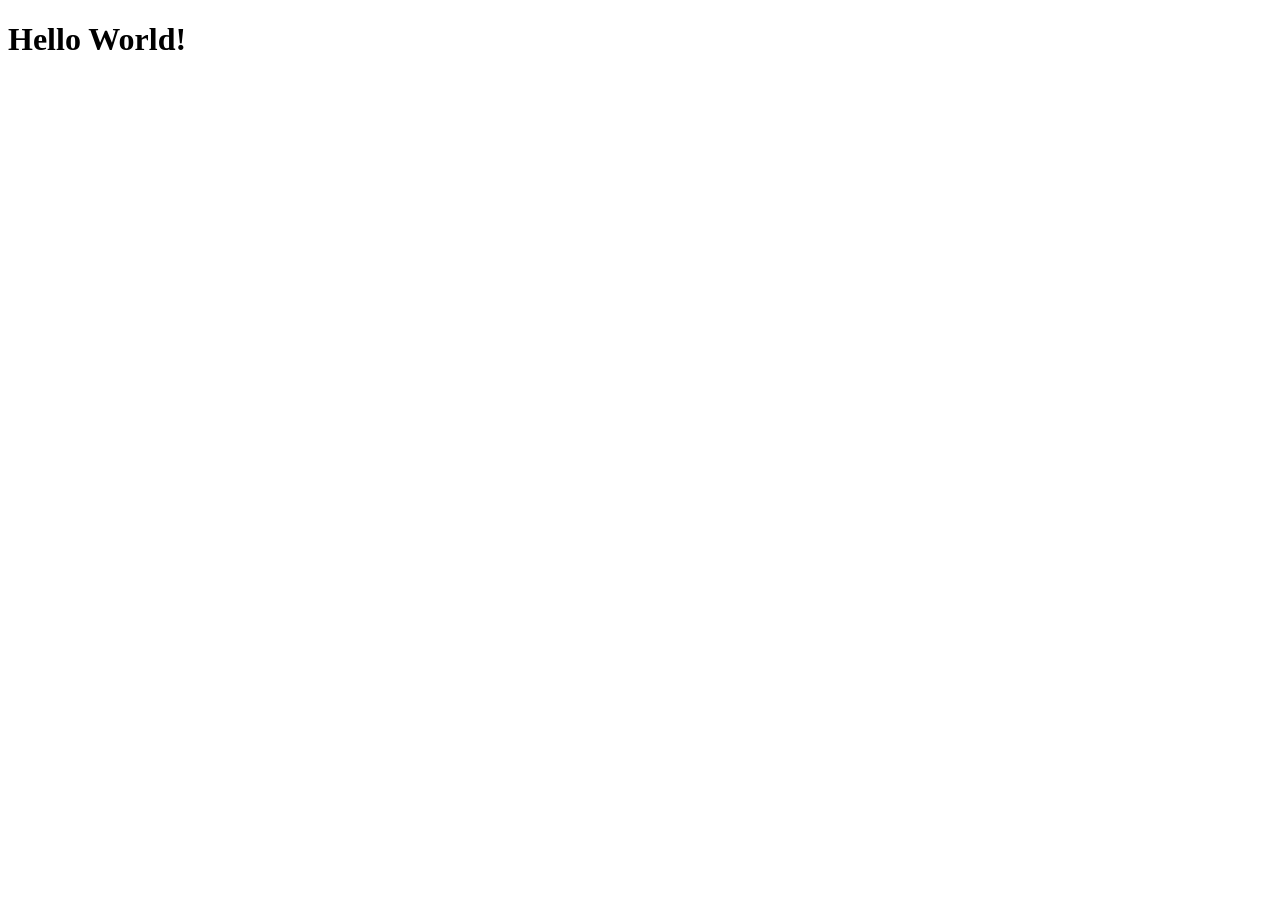
==== docs/index.html @ ca1af19d "rename src folder to docs for github pages" ====
<!DOCTYPE html>
<html lang="en">
<head>
    <meta charset="UTF-8">
    <meta name="viewport" content="width=device-width, initial-scale=1.0">
    <title>tim förster</title>
    <link rel="stylesheet" href="style.css">
</head>
<body>
    <h1>Hello World!</h1>
</body>
</html>
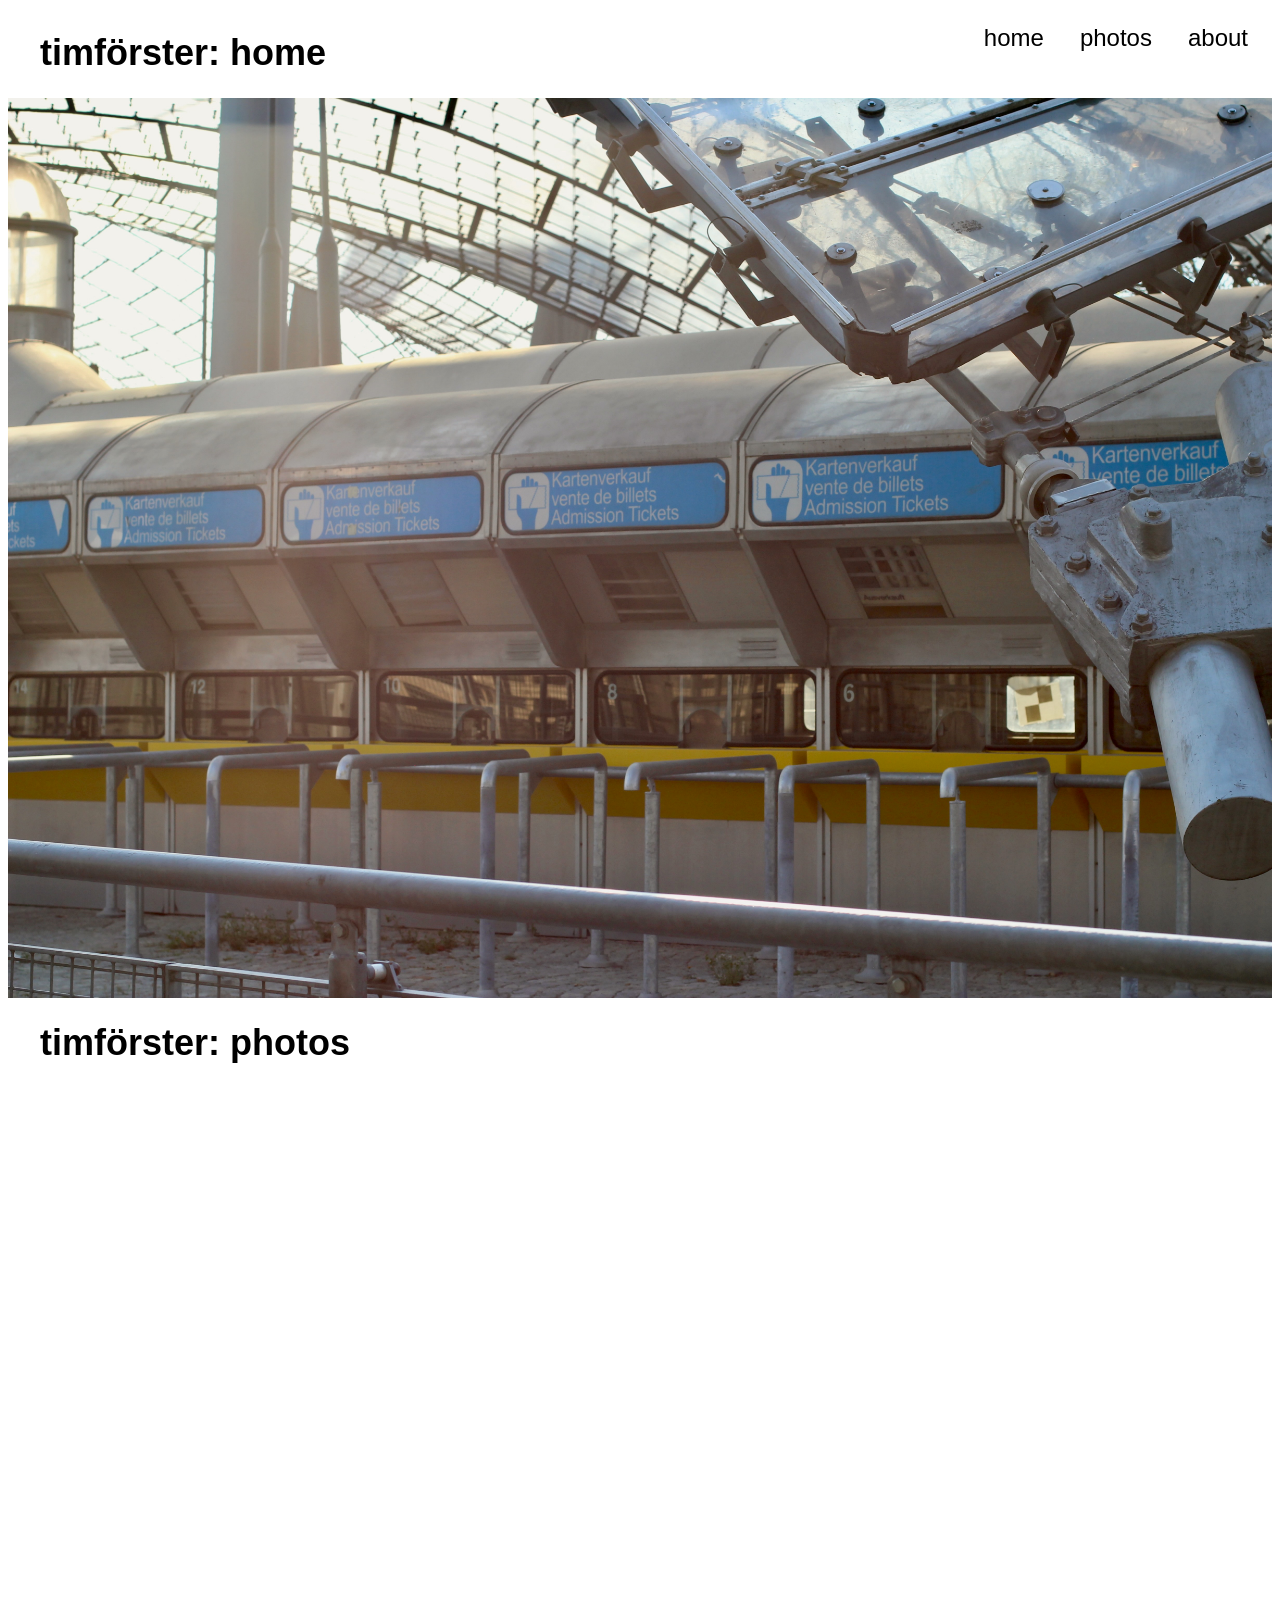
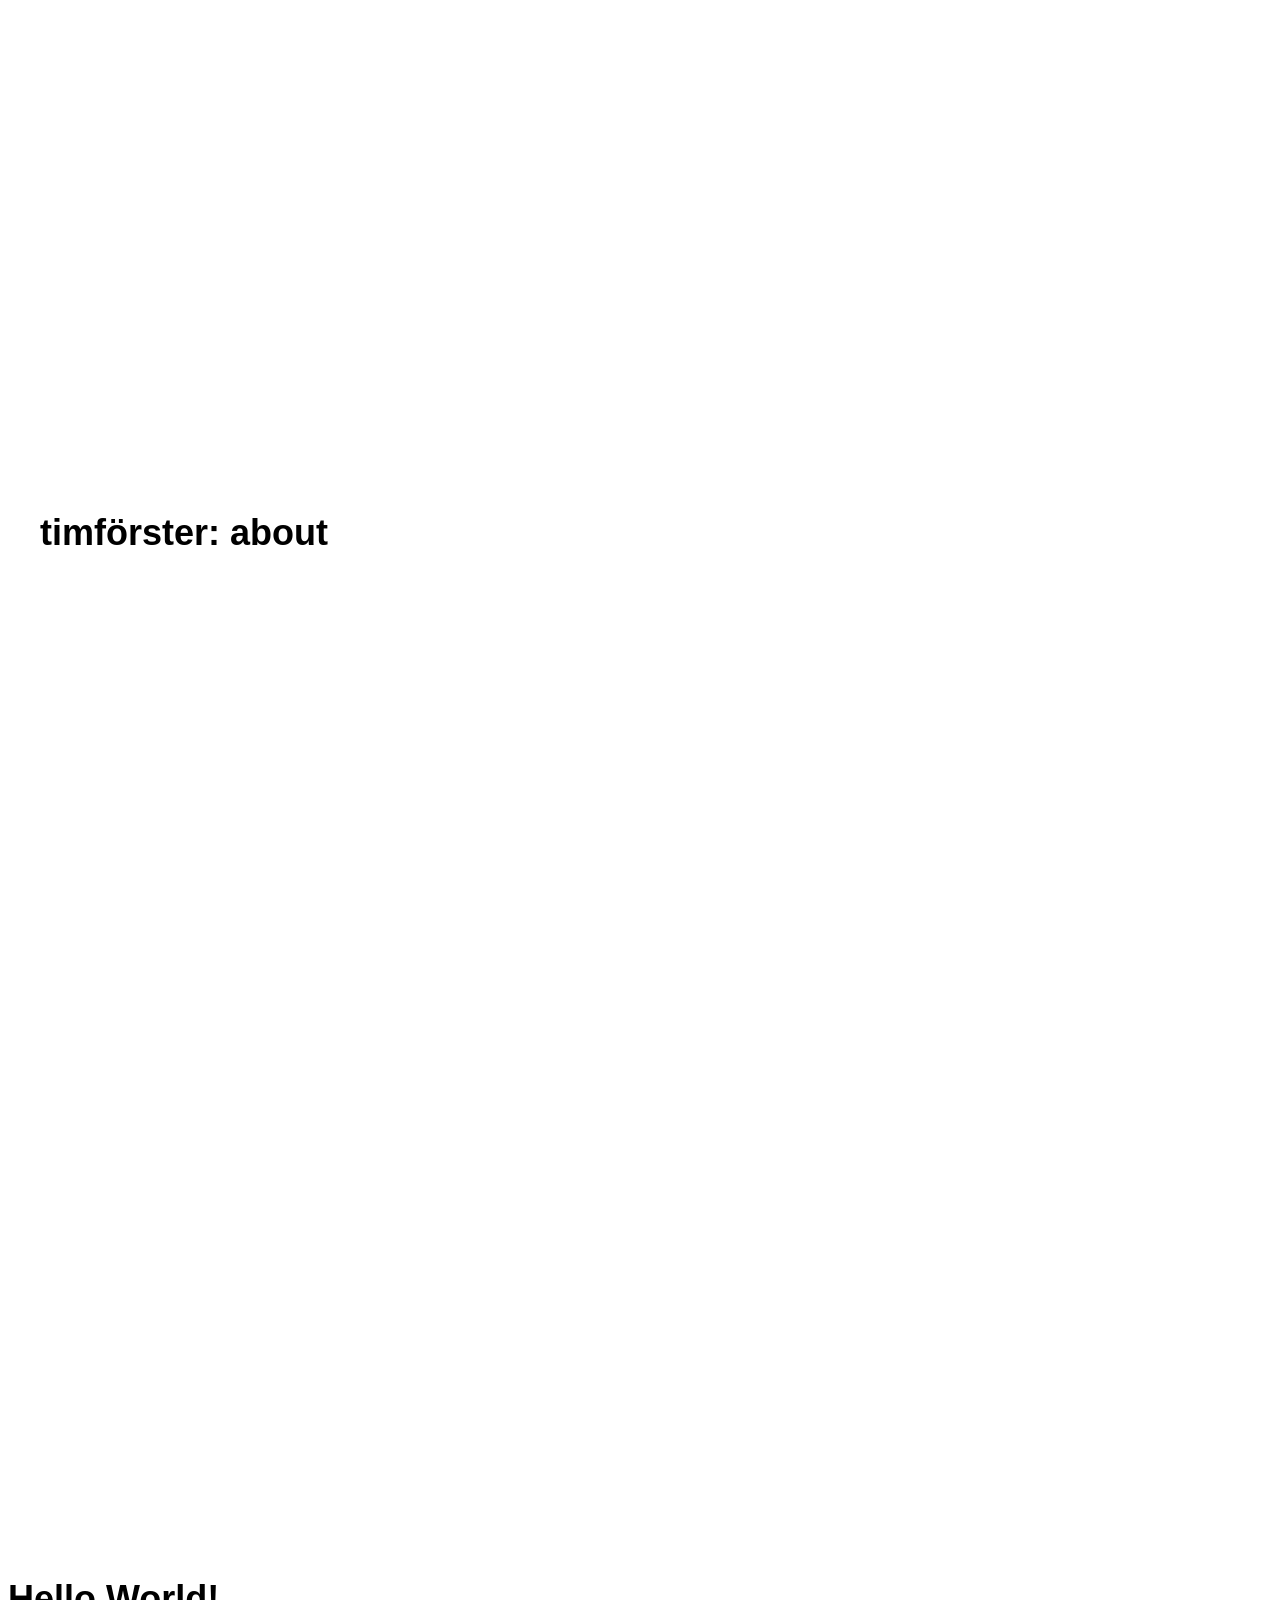
==== commit c949c176: "add some content to index and style" ====
--- a/docs/index.html
+++ b/docs/index.html
@@ -7,6 +7,25 @@
     <link rel="stylesheet" href="style.css">
 </head>
 <body>
+    <div class="container container-row navbar navbar--colors-main" id="navbar-main">
+        <h1>timförster: home</h1>
+    </div>
+    <div class="container container-row navbar" id="navbar-links">
+        <div class="linkbutton">home</div>
+        <div class="linkbutton">photos</div>
+        <div class="linkbutton">about</div>
+    </div>
+    <div id="content">
+        <div id="hero-image"></div>
+        <div class="container container-row navbar navbar--colors-sub">
+            <h1>timförster: photos</h1>
+        </div>
+        <div style="height: 1000px;"></div>
+        <div class="container container-row navbar navbar--colors-sub">
+            <h1>timförster: about</h1>
+        </div>
+        <div style="height: 1000px;"></div>
+    </div>
     <h1>Hello World!</h1>
 </body>
 </html>
--- a/docs/style.css
+++ b/docs/style.css
@@ -0,0 +1,67 @@
+:root {
+    font-family: "Helvetica";
+    --primary: #000000;
+    --secondary: #ffffff;
+    --secondary-transp: rgba(255, 255, 255, 0.4);
+}
+
+h1 {
+    padding:0;
+    margin:0;
+    font-size: 36px;
+}
+
+.container {
+    display: flex;
+    align-items: center;
+    justify-content: space-between;
+}
+
+.container-col {
+    flex-direction: column;
+}
+
+.container-row {
+    flex-direction: row;
+}
+
+.linkbutton {
+    text-decoration: none;
+    font-size: 24px;
+}
+
+.linkbutton:hover {
+    text-decoration: none;
+}
+
+.navbar {
+    position: sticky;
+    top: 0;
+    padding-left: 32px;
+    padding-right: 32px;
+    padding-top: 24px;
+    padding-bottom: 24px;
+}
+
+.navbar--colors-main {
+    background-color: var(--secondary-transp);
+    backdrop-filter: blur(8px);
+}
+
+.navbar--colors-sub {
+    background-color: var(--secondary);
+}
+
+#navbar-links {
+    position: fixed;
+    top: 0;
+    right: 0;
+    z-index: 10;
+    gap: 36px;
+}
+
+#hero-image {
+    background-image: url(images/olympia1.jpeg);
+    background-size: cover;
+    height: 100vh;
+}
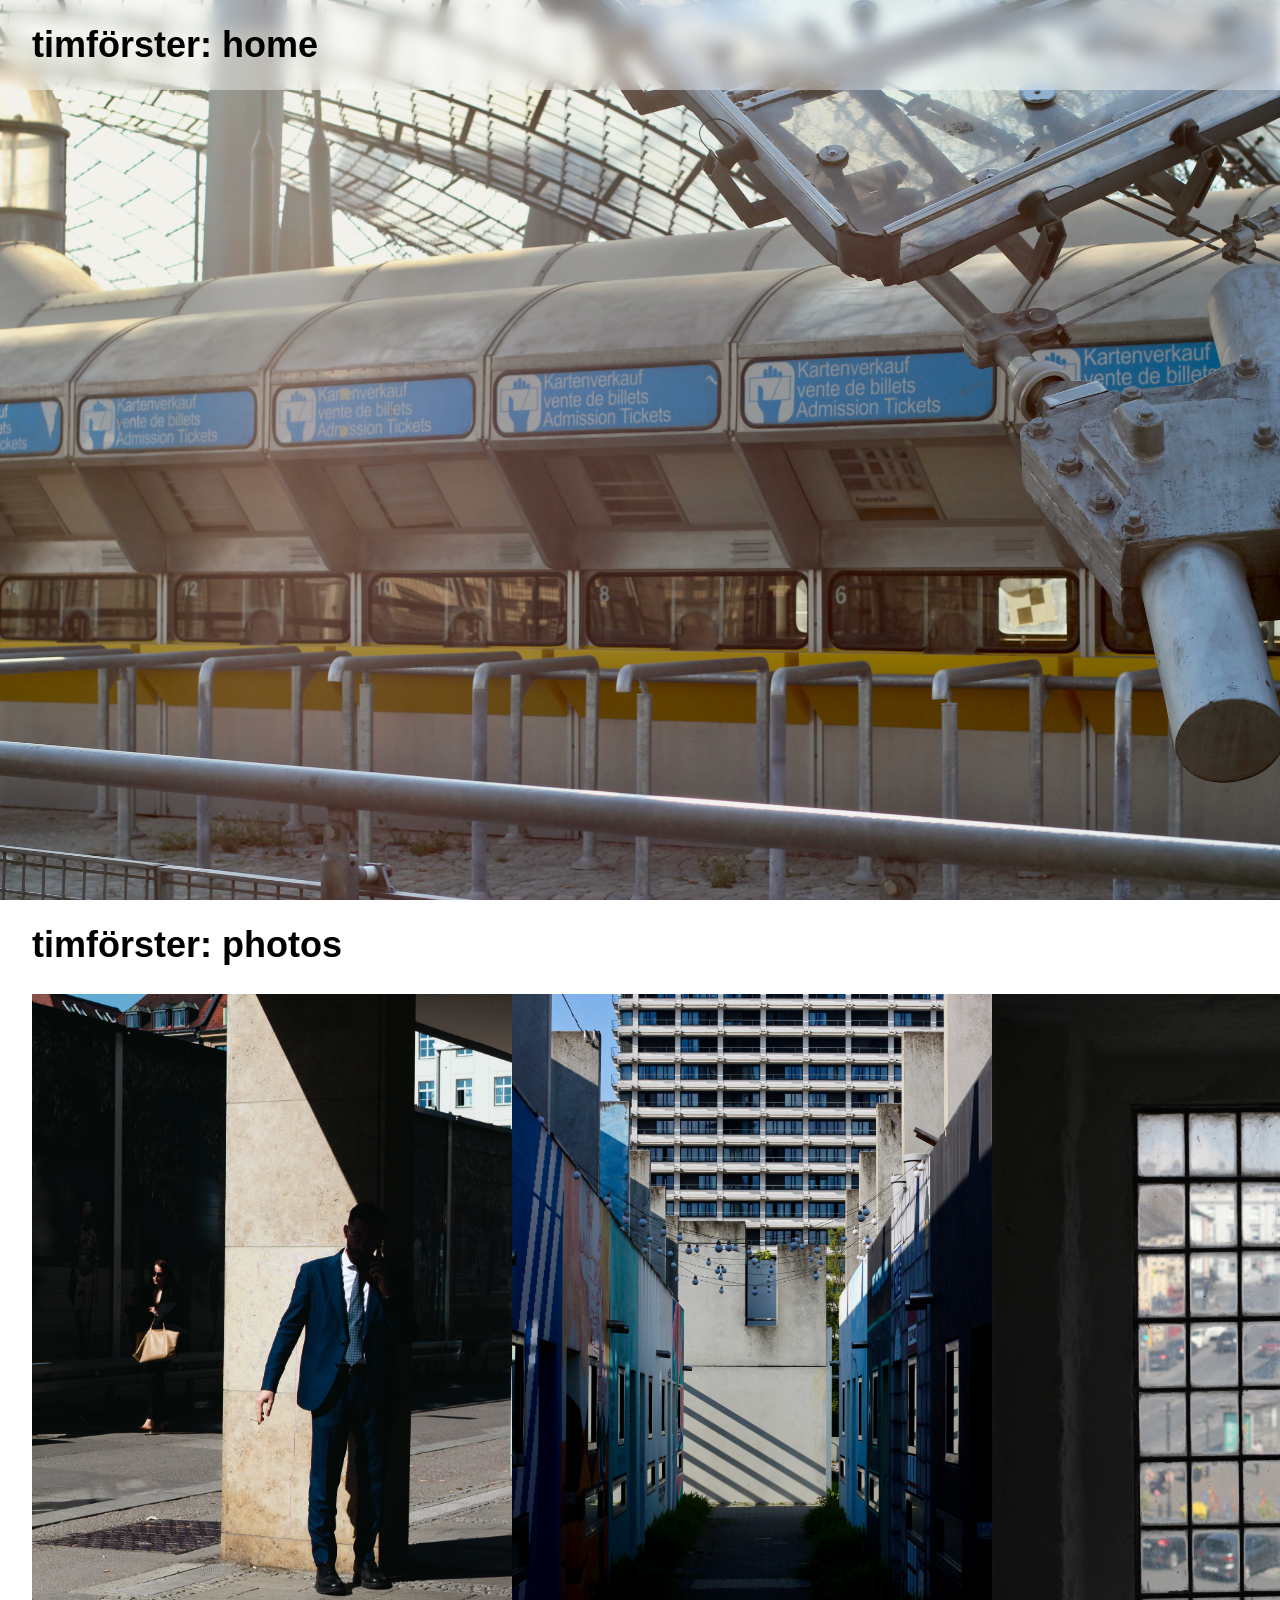
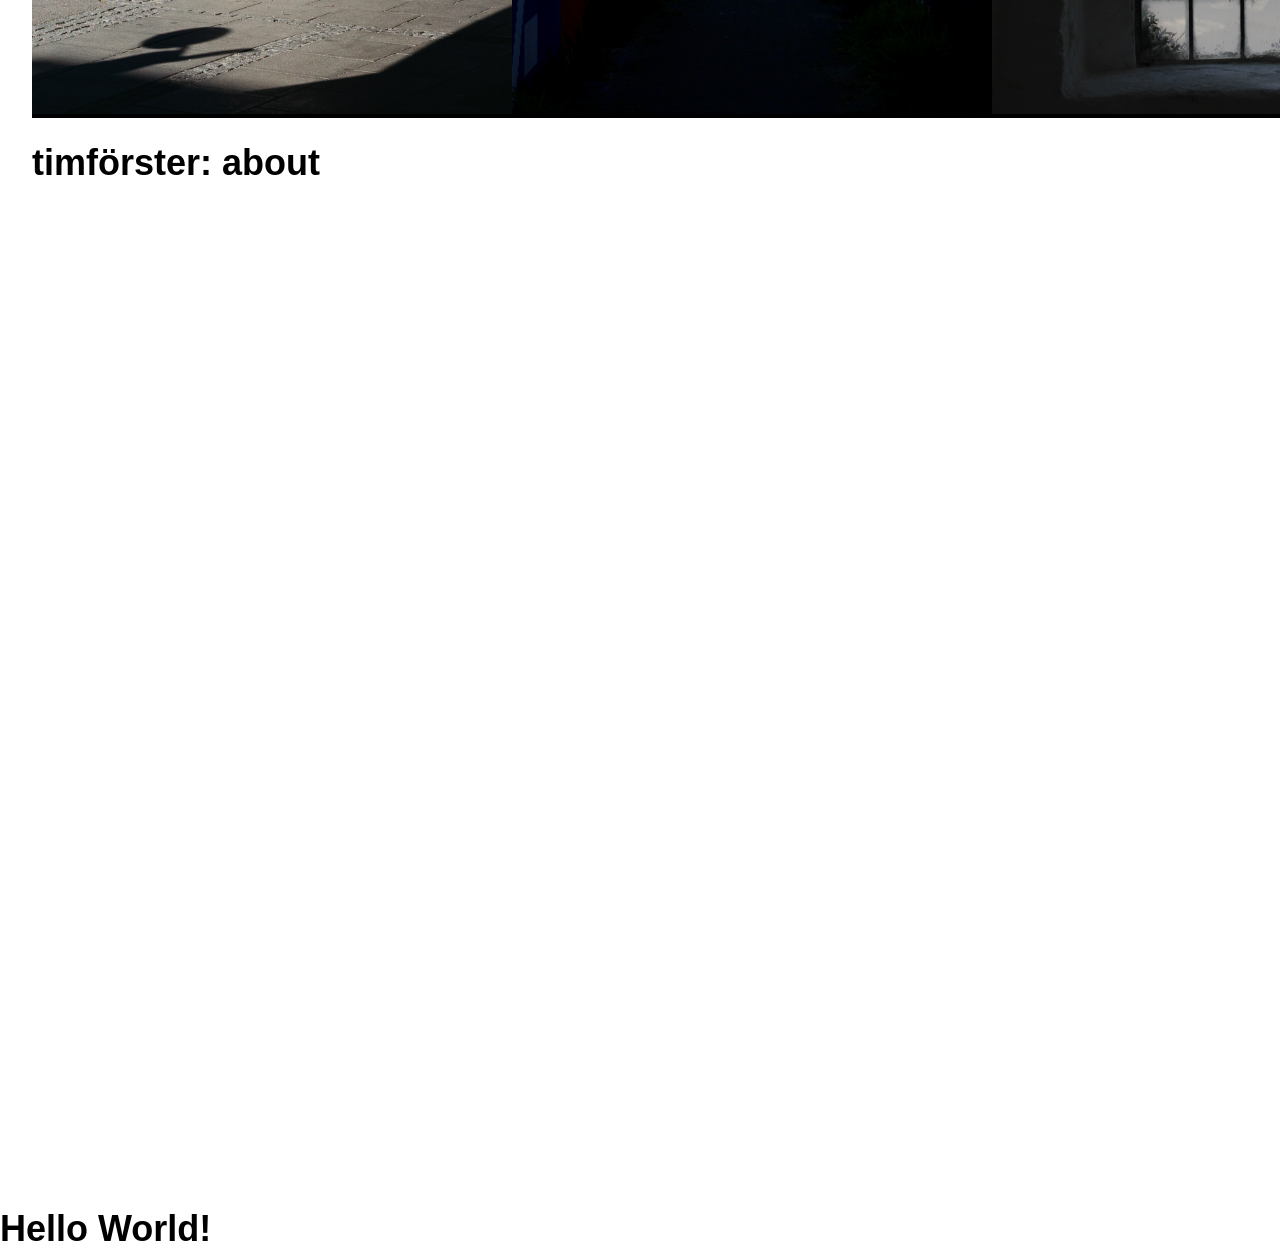
==== commit 2a0ec9df: "add images to photos section, center navbar vertically" ====
--- a/docs/index.html
+++ b/docs/index.html
@@ -11,17 +11,28 @@
         <h1>timförster: home</h1>
     </div>
     <div class="container container-row navbar" id="navbar-links">
-        <div class="linkbutton">home</div>
-        <div class="linkbutton">photos</div>
-        <div class="linkbutton">about</div>
+        <h1 id="dummy-h1">h</h1>
+        <div class="linkbutton"><a href=#hero-image>home</a></div>
+        <div class="linkbutton"><a href="#title-section1">photos</a></div>
+        <div class="linkbutton"><a href="#title-section2">about</a></div>
     </div>
     <div id="content">
         <div id="hero-image"></div>
-        <div class="container container-row navbar navbar--colors-sub">
+        <div class="container container-row navbar navbar--colors-sub" id="title-section1">
             <h1>timförster: photos</h1>
         </div>
-        <div style="height: 1000px;"></div>
-        <div class="container container-row navbar navbar--colors-sub">
+        <div class="container container-row section-container" id="content-section1">
+            <div class="image-container">
+                <img class="image" src="images/private.jpg">
+            </div>
+            <div class="image-container">
+                <img class="image" src="images/progress.jpeg">
+            </div>
+            <div class="image-container">
+                <img class="image" src="images/inside.JPG">
+            </div>
+        </div>
+        <div class="container container-row navbar navbar--colors-sub" id="title-section2">
             <h1>timförster: about</h1>
         </div>
         <div style="height: 1000px;"></div>
--- a/docs/style.css
+++ b/docs/style.css
@@ -3,6 +3,22 @@
     --primary: #000000;
     --secondary: #ffffff;
     --secondary-transp: rgba(255, 255, 255, 0.4);
+    scroll-behavior: smooth;
+}
+
+a {
+    text-decoration: none;
+    color: var(--primary);
+}
+
+a:hover {
+    text-decoration: none;
+    color: var(--secondary);
+}
+
+body {
+    padding: 0;
+    margin: 0;
 }
 
 h1 {
@@ -26,12 +42,28 @@
 }
 
 .linkbutton {
-    text-decoration: none;
     font-size: 24px;
+    text-shadow: var(--primary);
+    
+    transition: color 200ms;
+    transition: filter 200ms;
+    transition: transform 200ms;
+    -webkit-transition: -webkit-filter 200ms;
 }
 
 .linkbutton:hover {
-    text-decoration: none;
+    color: var(--secondary);
+    -webkit-text-stroke-color: var(--primary);
+    -webkit-text-stroke-width: 4px;
+    paint-order: stroke fill;
+    filter: drop-shadow(-2px 2px var(--primary));
+    -webkit-filter: drop-shadow(-2px 2px var(--primary));
+    transform: translate(2px, -2px);
+    
+    transition: color 200ms;
+    transition: filter 200ms;
+    transition: transform 200ms;
+    -webkit-transition: -webkit-filter 200ms;
 }
 
 .navbar {
@@ -41,6 +73,7 @@
     padding-right: 32px;
     padding-top: 24px;
     padding-bottom: 24px;
+    z-index: 999;
 }
 
 .navbar--colors-main {
@@ -50,6 +83,16 @@
 
 .navbar--colors-sub {
     background-color: var(--secondary);
+}
+
+.section-container {
+    padding-left: 32px;
+    padding-right: 32px;
+}
+
+#navbar-main {
+    position: fixed;
+    width: 100%;
 }
 
 #navbar-links {
@@ -64,4 +107,26 @@
     background-image: url(images/olympia1.jpeg);
     background-size: cover;
     height: 100vh;
+}
+
+#dummy-h1 {
+    opacity: 0;
+}
+
+#content-section1 {
+    margin-top: 4px;
+}
+
+.image-container {
+    background-color: var(--primary);
+}
+
+.image {
+    height: 80vh;
+    transition: transform 200ms;
+}
+
+.image:hover {
+    transform: translate(4px, -4px);
+    transition: transform 200ms;
 }
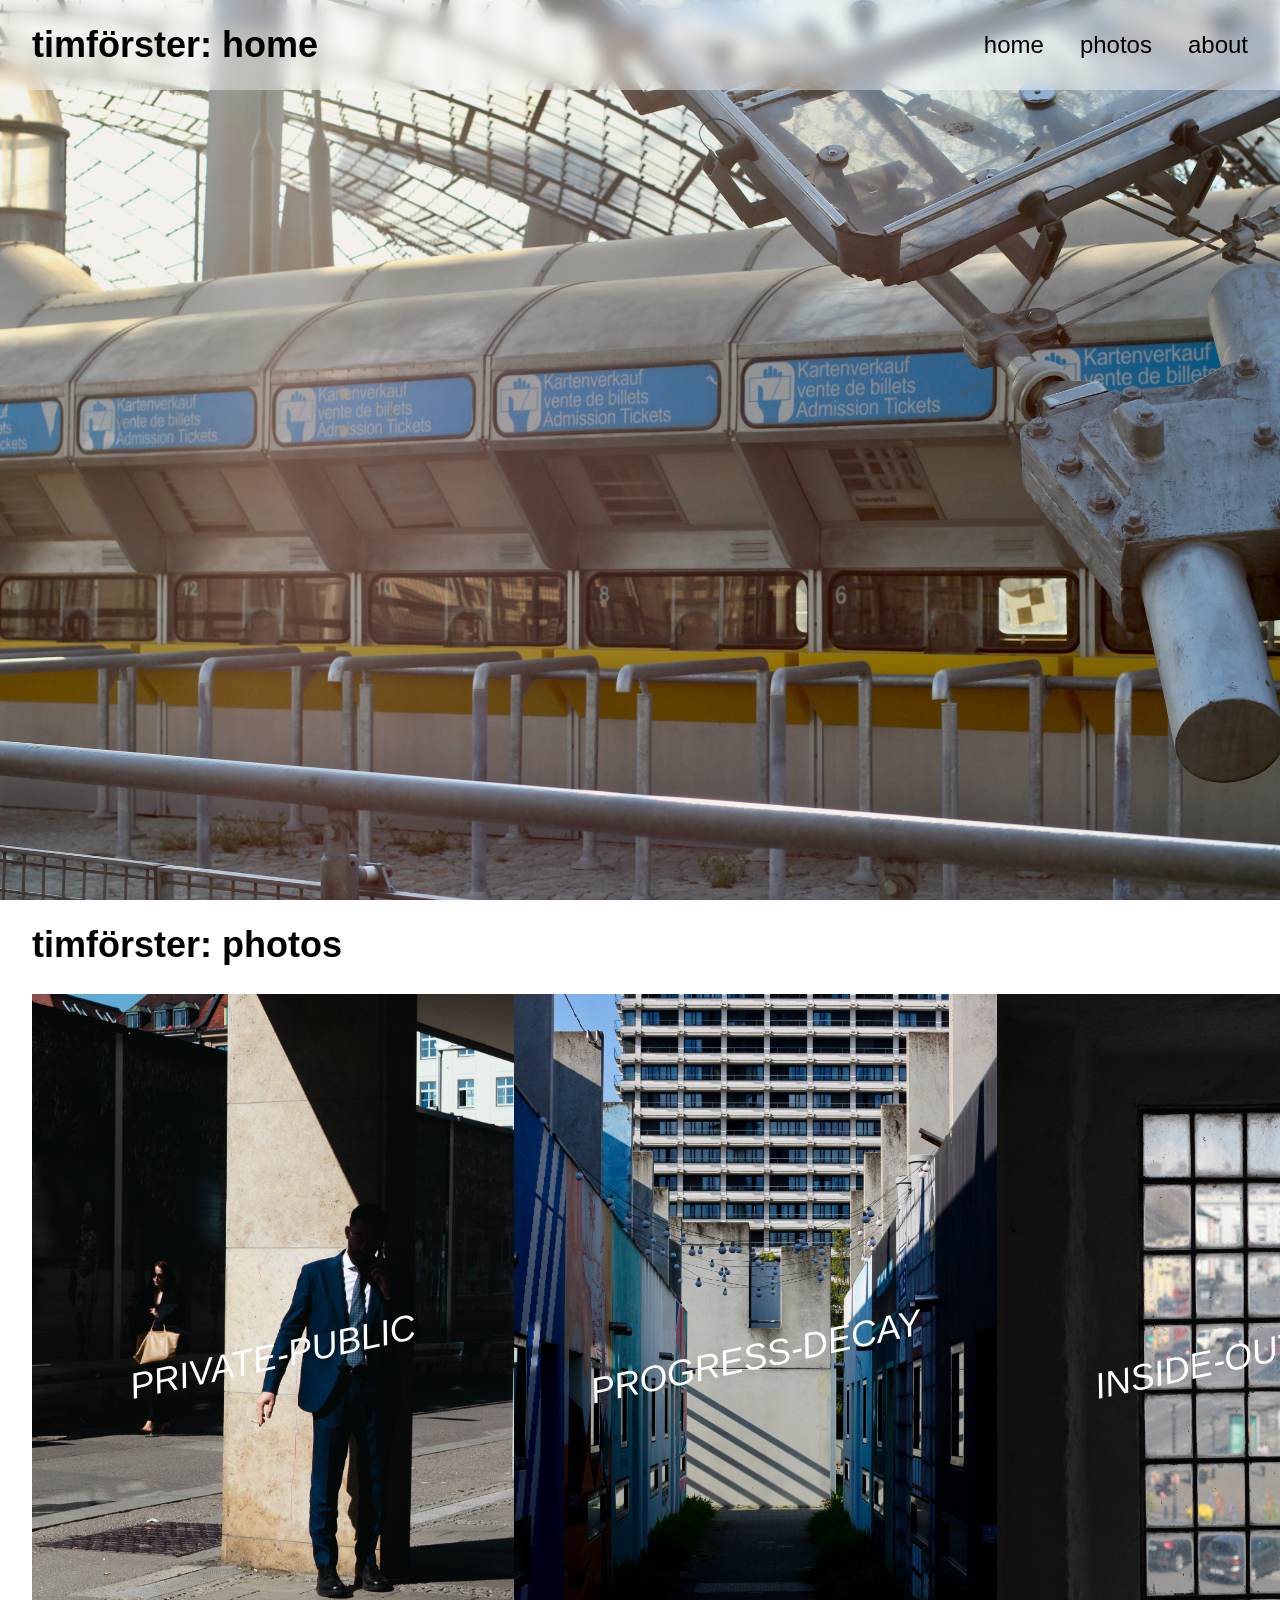
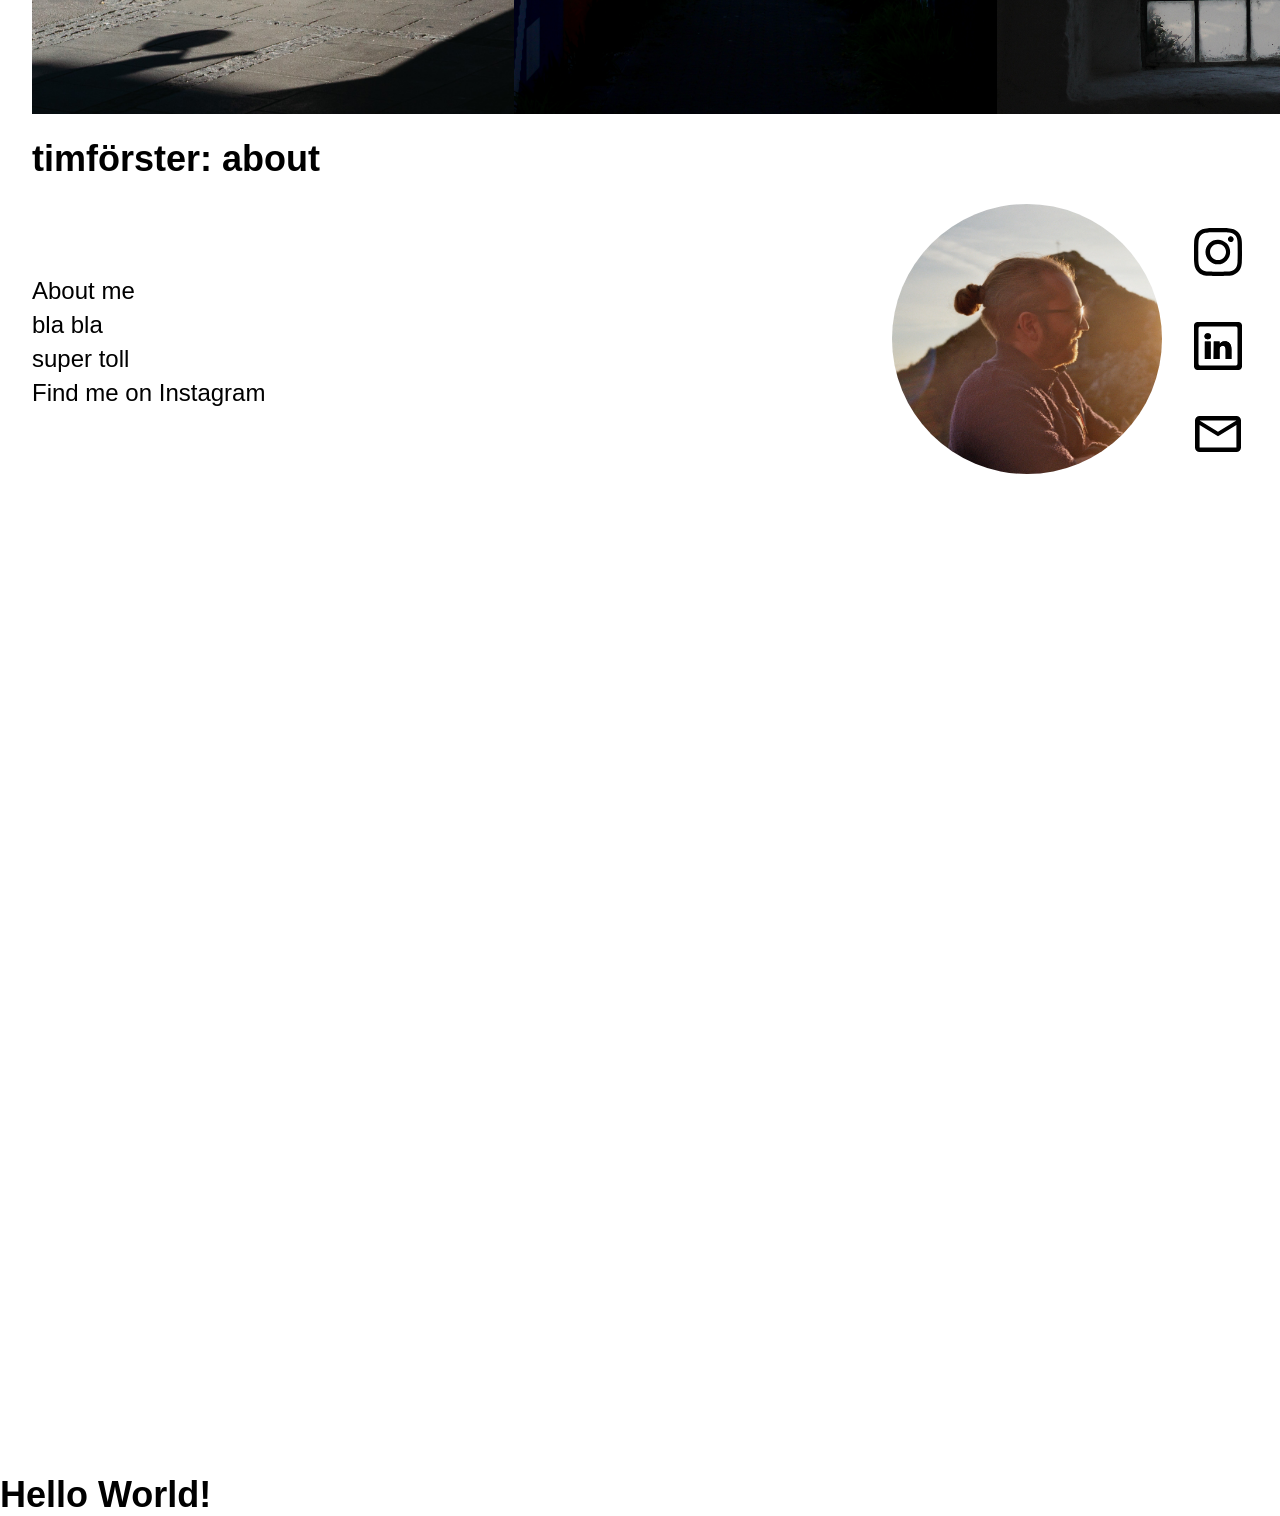
==== commit 6e51244b: "add photos and about section" ====
--- a/docs/index.html
+++ b/docs/index.html
@@ -22,18 +22,34 @@
             <h1>timförster: photos</h1>
         </div>
         <div class="container container-row section-container" id="content-section1">
-            <div class="image-container">
-                <img class="image" src="images/private.jpg">
+            <div class="container image-container" style="background-image: url(images/private.jpg);">
+                <p class="image-text">private-public</p>
             </div>
-            <div class="image-container">
-                <img class="image" src="images/progress.jpeg">
+            <div class="container image-container" style="background-image: url(images/progress.jpeg);">
+                <p class="image-text">progress-decay</p>
             </div>
-            <div class="image-container">
-                <img class="image" src="images/inside.JPG">
+            <div class="container image-container" style="background-image: url(images/inside.JPG);">
+                <p class="image-text">inside-outside</p>
             </div>
         </div>
         <div class="container container-row navbar navbar--colors-sub" id="title-section2">
             <h1>timförster: about</h1>
+        </div>
+        <div class="container container-row section-container">
+            <div class="container container-col container-text">
+                <p>About me</p>
+                <p>bla bla</p>
+                <p>super toll</p>
+                <p>Find me on Instagram</p>
+            </div>
+            <div class="container container-row" id="container-avatar-socials">
+                <div class="container container-col" id="avatar"></div>
+                <div class="container container-col" id="socials-container">
+                    <a><img class="social-icon" id="social1" src="images/instagram.svg"></a>
+                    <a><img class="social-icon" id="social2" src="images/linkedin.svg"></a>
+                    <a><img class="social-icon" id="social3" src="images/mail.svg"></a>
+                </div>
+            </div>
         </div>
         <div style="height: 1000px;"></div>
     </div>
--- a/docs/style.css
+++ b/docs/style.css
@@ -11,6 +11,12 @@
     color: var(--primary);
 }
 
+p {
+    margin:0;
+    margin-top: 6px;
+    font-size: 24px;
+}
+
 a:hover {
     text-decoration: none;
     color: var(--secondary);
@@ -39,6 +45,10 @@
 
 .container-row {
     flex-direction: row;
+}
+
+.container-text {
+    align-items: flex-start;
 }
 
 .linkbutton {
@@ -73,7 +83,7 @@
     padding-right: 32px;
     padding-top: 24px;
     padding-bottom: 24px;
-    z-index: 999;
+    z-index: 9;
 }
 
 .navbar--colors-main {
@@ -119,14 +129,78 @@
 
 .image-container {
     background-color: var(--primary);
-}
-
-.image {
+    background-size: cover;
     height: 80vh;
-    transition: transform 200ms;
-}
-
-.image:hover {
+    aspect-ratio: 0.67;
+
+    transition: transform 200ms;
+
+    justify-content: space-around;
+}
+
+.image-container:hover {
     transform: translate(4px, -4px);
     transition: transform 200ms;
+    transition: filter 200ms;
+    -webkit-transition: -webkit-filter 200ms;
+
+    filter: drop-shadow(-4px 4px var(--primary));
+    -webkit-filter: drop-shadow(-4px 4px var(--primary));
+}
+
+.image-text {
+    color: var(--secondary);
+    font-size: 36px;
+    rotate: -12deg;
+    font-style: italic;
+    text-transform: uppercase;
+}
+
+.image-container:hover > p {
+    paint-order: stroke fill;
+    filter: drop-shadow(-4px 4px var(--primary));
+    -webkit-filter: drop-shadow(-4px 4px var(--primary));
+    transform: translate(4px, -4px);
+    
+    transition: color 200ms;
+    transition: filter 200ms;
+    transition: transform 200ms;
+    -webkit-transition: -webkit-filter 200ms;
+}
+
+#avatar {
+    border-radius: 50%;
+    background-image: url(images/avatar.png);
+    background-size: cover;
+    height: 30vh;
+    aspect-ratio: 1;
+    min-height: 32px;
+}
+
+#socials-container {
+    justify-content: space-around;
+}
+
+#container-avatar-socials {
+    gap: 32px;
+    align-items: stretch;
+}
+
+.social-icon {
+    color: red;
+}
+
+.social-icon:hover {
+    color: var(--secondary);
+    -webkit-text-stroke-color: var(--primary);
+    -webkit-text-stroke-width: 4px;
+    paint-order: stroke fill;
+    filter: drop-shadow(-2px 2px var(--primary));
+    -webkit-filter: drop-shadow(-2px 2px var(--primary));
+    transform: translate(2px, -2px);
+    
+    transition: color 200ms;
+    transition: filter 200ms;
+    transition: transform 200ms;
+    -webkit-transition: -webkit-filter 200ms;
 }
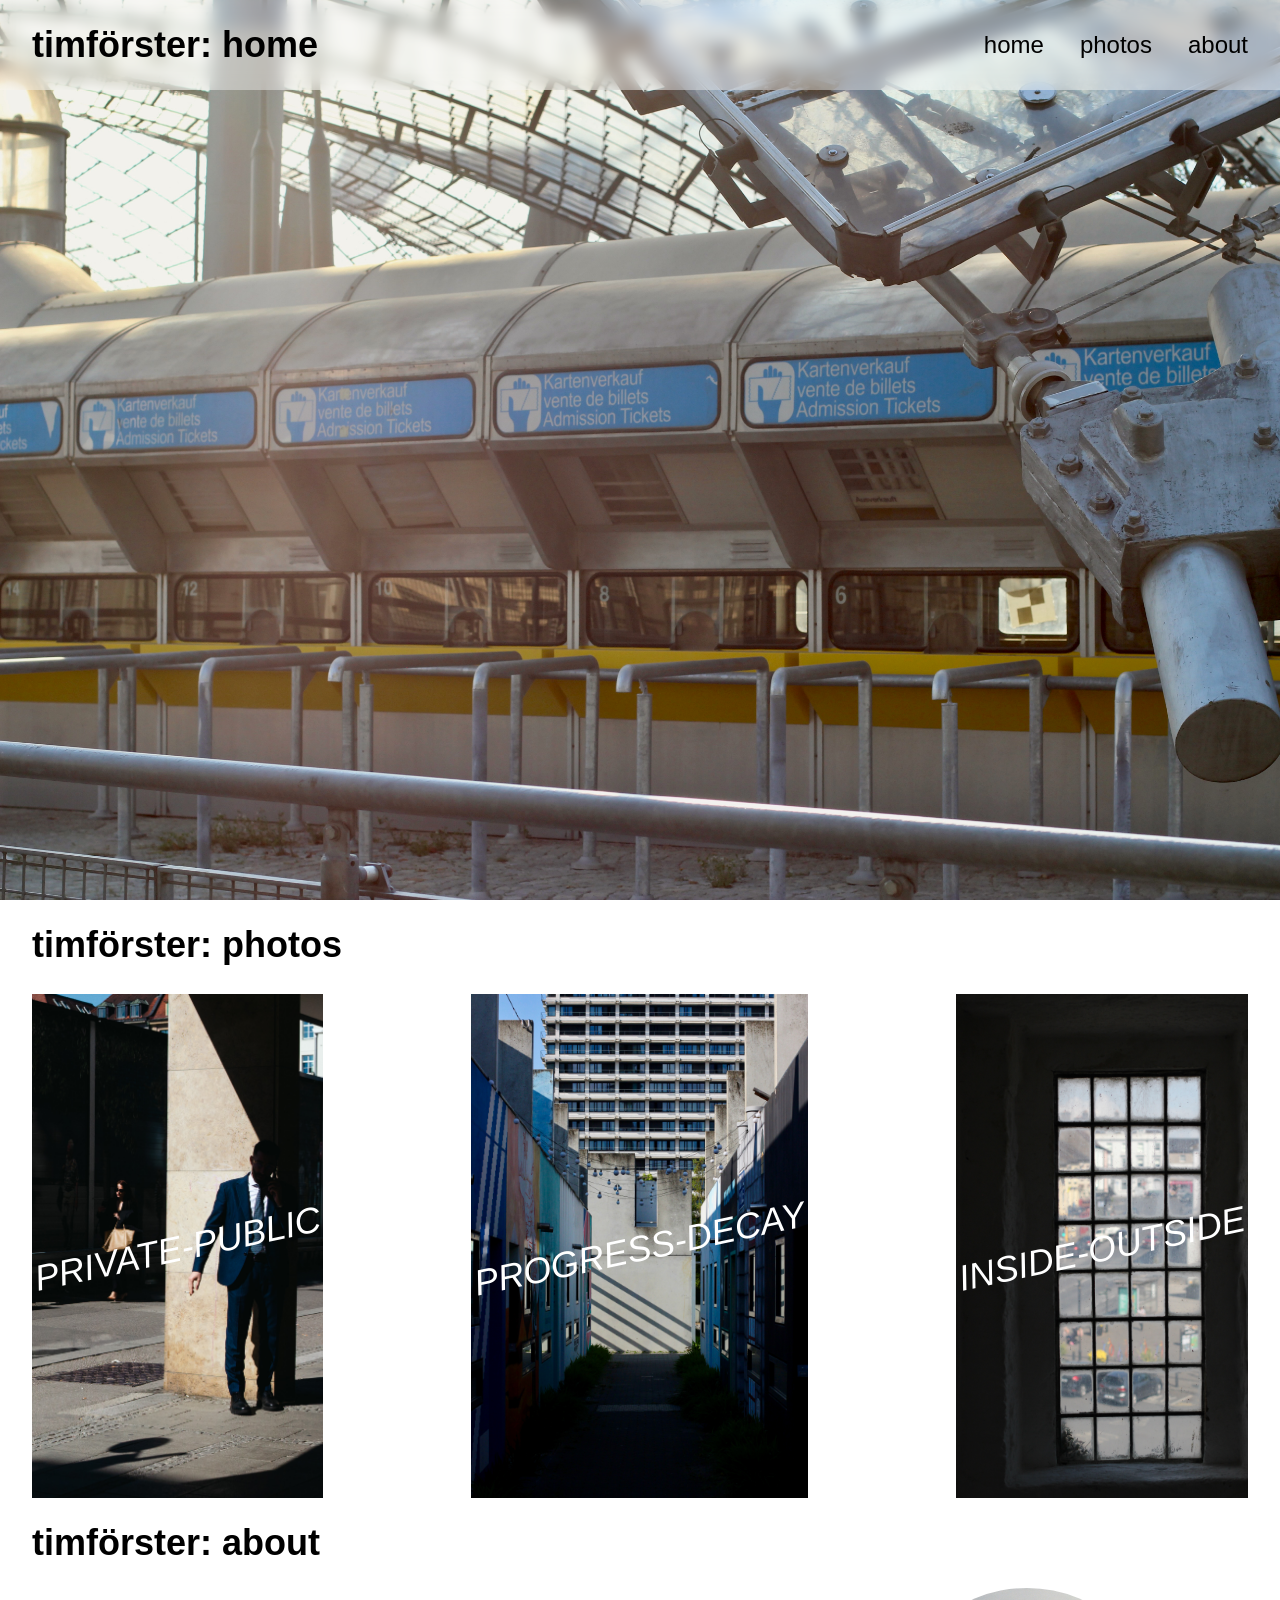
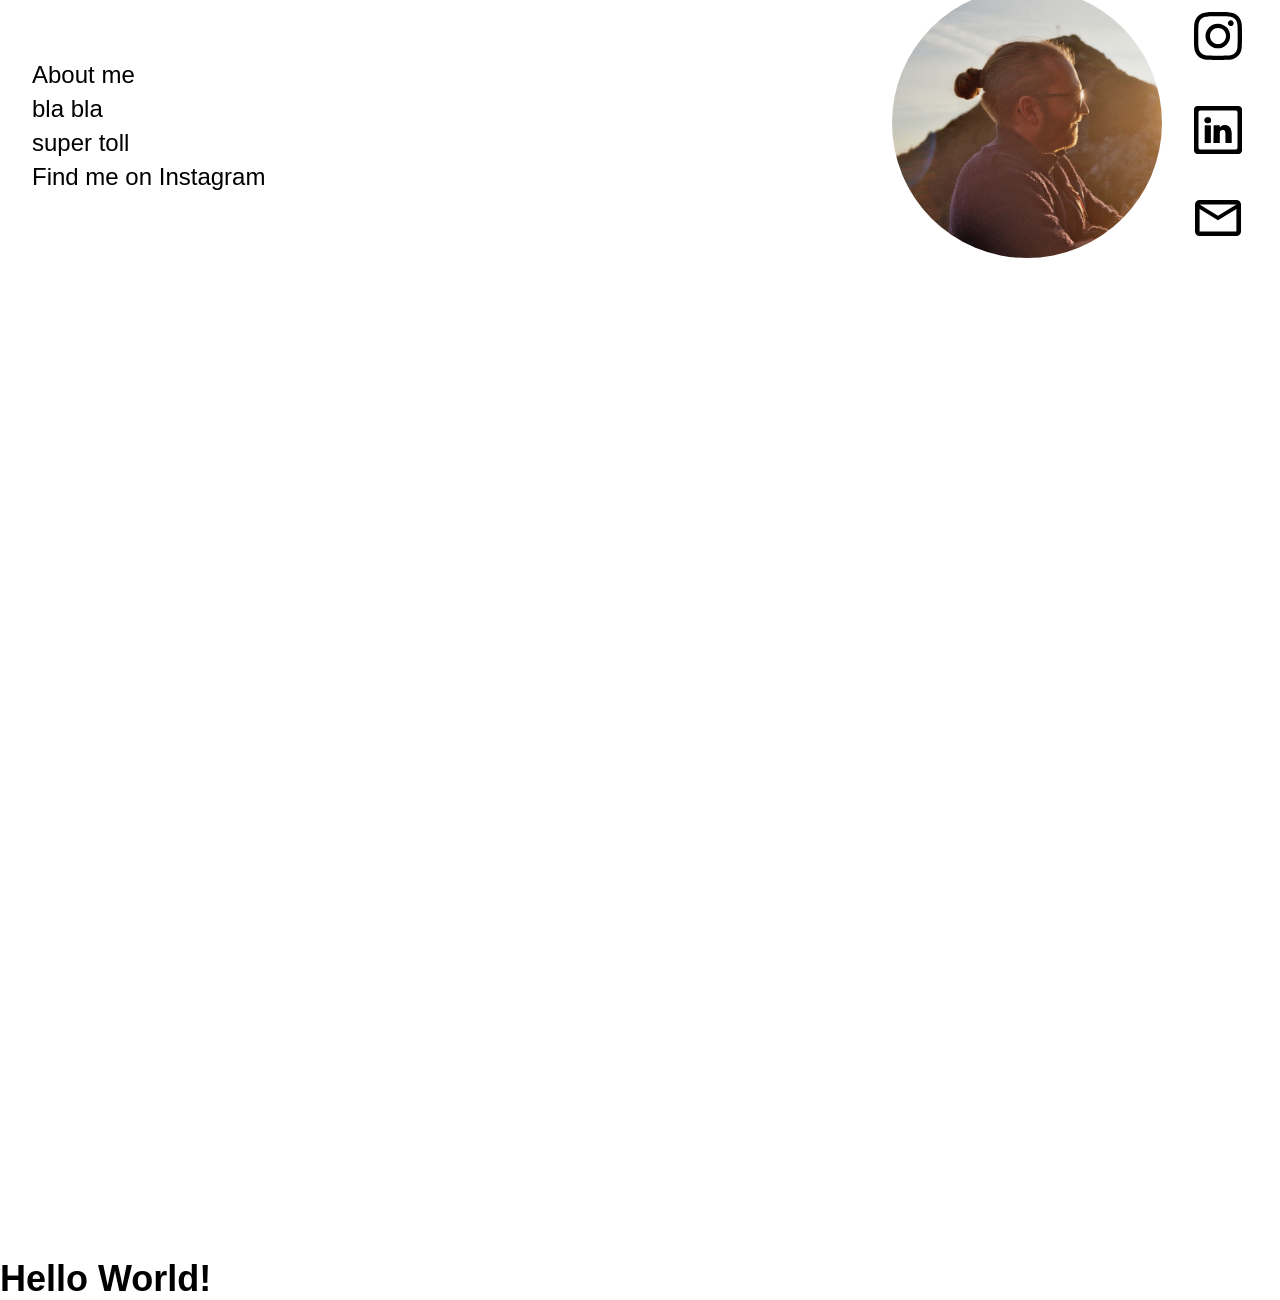
==== commit 6035df12: "implement dark mode" ====
--- a/docs/index.html
+++ b/docs/index.html
@@ -36,7 +36,7 @@
             <h1>timförster: about</h1>
         </div>
         <div class="container container-row section-container">
-            <div class="container container-col container-text">
+            <div class="container container-col container-text" id="about-text">
                 <p>About me</p>
                 <p>bla bla</p>
                 <p>super toll</p>
--- a/docs/style.css
+++ b/docs/style.css
@@ -1,9 +1,24 @@
 :root {
     font-family: "Helvetica";
-    --primary: #000000;
-    --secondary: #ffffff;
-    --secondary-transp: rgba(255, 255, 255, 0.4);
     scroll-behavior: smooth;
+    --color-dark: #000000;
+    --color-light: #ffffff;
+}
+
+@media (prefers-color-scheme: light) {
+    :root {
+        --primary: var(--color-dark);
+        --secondary: var(--color-light);
+        --secondary-transp: rgba(255, 255, 255, 0.4);
+    }
+}
+
+@media (prefers-color-scheme: dark) {
+    :root {
+        --primary: var(--color-light);
+        --secondary: var(--color-dark);
+        --secondary-transp: rgba(0, 0, 0, 0.4);
+    }
 }
 
 a {
@@ -15,6 +30,7 @@
     margin:0;
     margin-top: 6px;
     font-size: 24px;
+    color: var(--primary);
 }
 
 a:hover {
@@ -25,12 +41,14 @@
 body {
     padding: 0;
     margin: 0;
+    background-color: var(--secondary);
 }
 
 h1 {
     padding:0;
     margin:0;
     font-size: 36px;
+    color: var(--primary);
 }
 
 .container {
@@ -49,6 +67,7 @@
 
 .container-text {
     align-items: flex-start;
+    justify-content: flex-start;
 }
 
 .linkbutton {
@@ -125,12 +144,12 @@
 
 #content-section1 {
     margin-top: 4px;
+    align-items: stretch;
 }
 
 .image-container {
     background-color: var(--primary);
     background-size: cover;
-    height: 80vh;
     aspect-ratio: 0.67;
 
     transition: transform 200ms;
@@ -149,7 +168,7 @@
 }
 
 .image-text {
-    color: var(--secondary);
+    color: var(--color-light);
     font-size: 36px;
     rotate: -12deg;
     font-style: italic;
@@ -158,8 +177,8 @@
 
 .image-container:hover > p {
     paint-order: stroke fill;
-    filter: drop-shadow(-4px 4px var(--primary));
-    -webkit-filter: drop-shadow(-4px 4px var(--primary));
+    filter: drop-shadow(-4px 4px var(--color-dark));
+    -webkit-filter: drop-shadow(-4px 4px var(--color-dark));
     transform: translate(4px, -4px);
     
     transition: color 200ms;
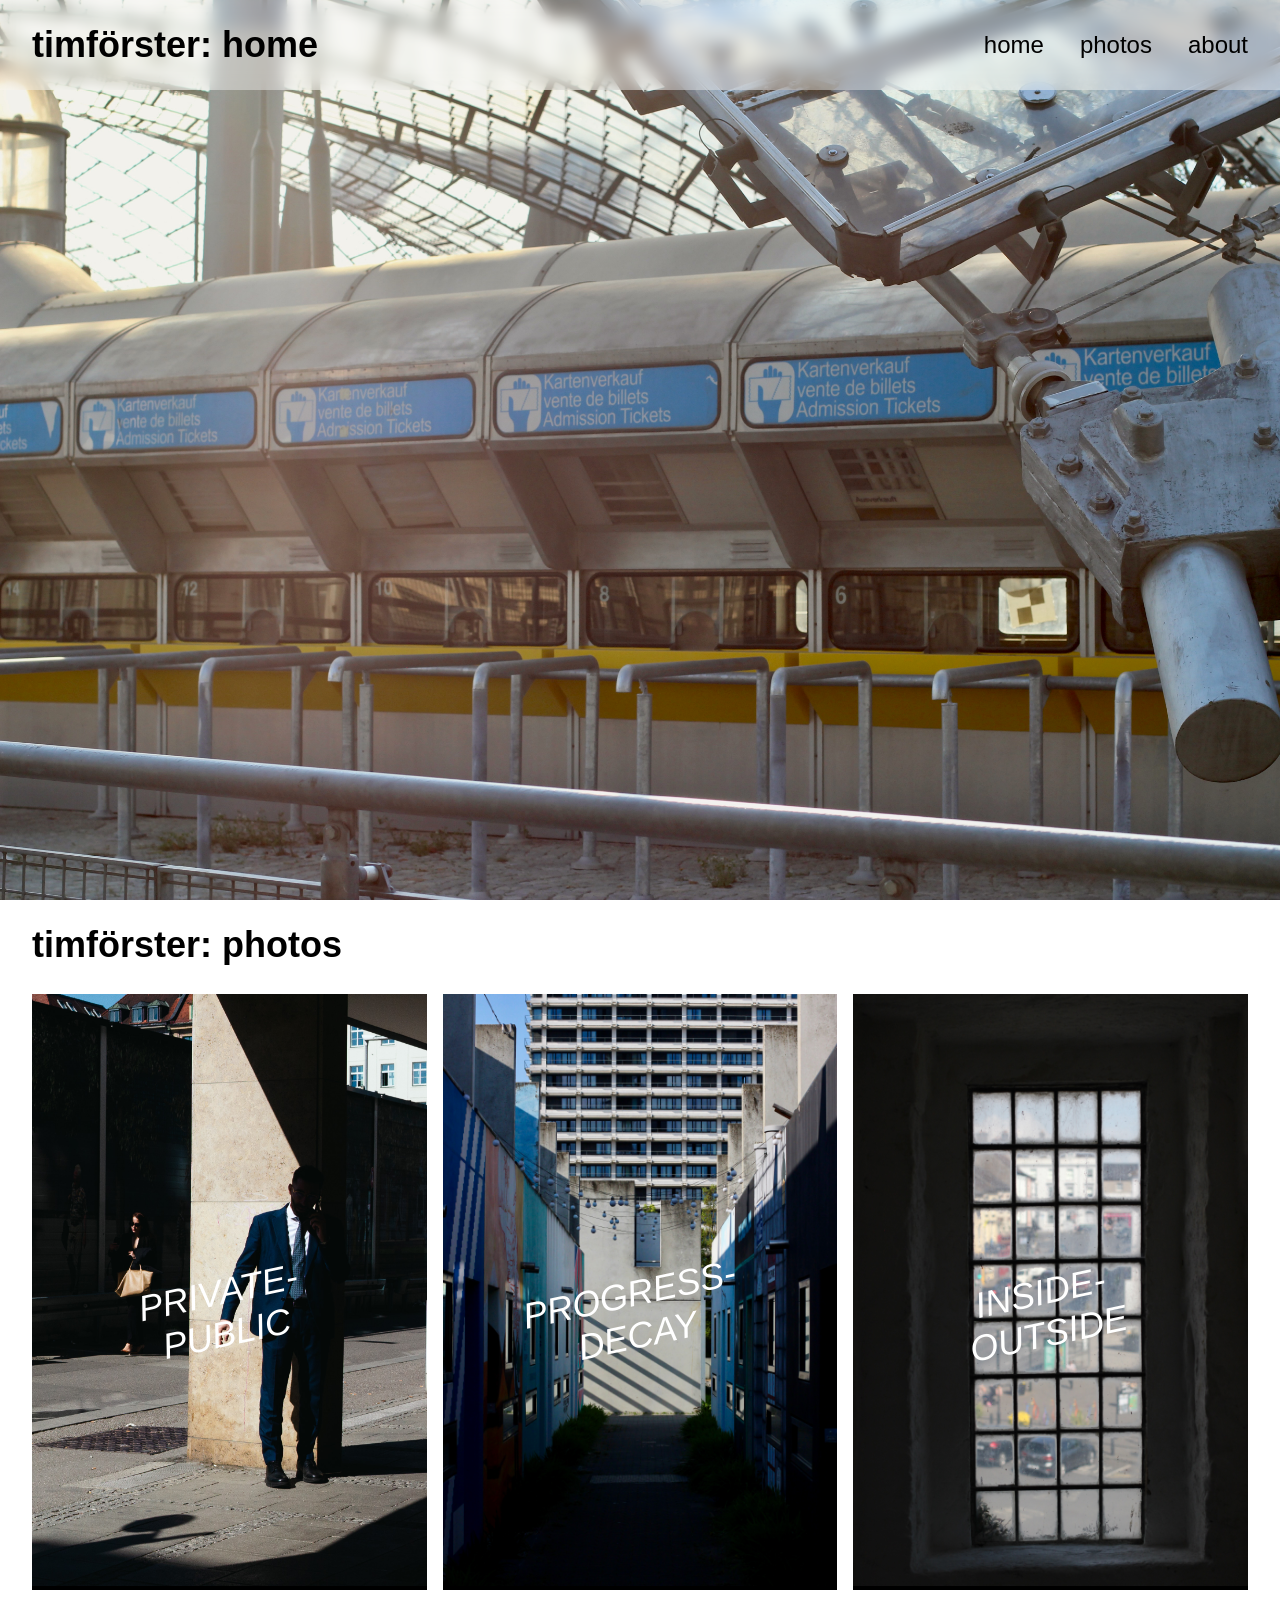
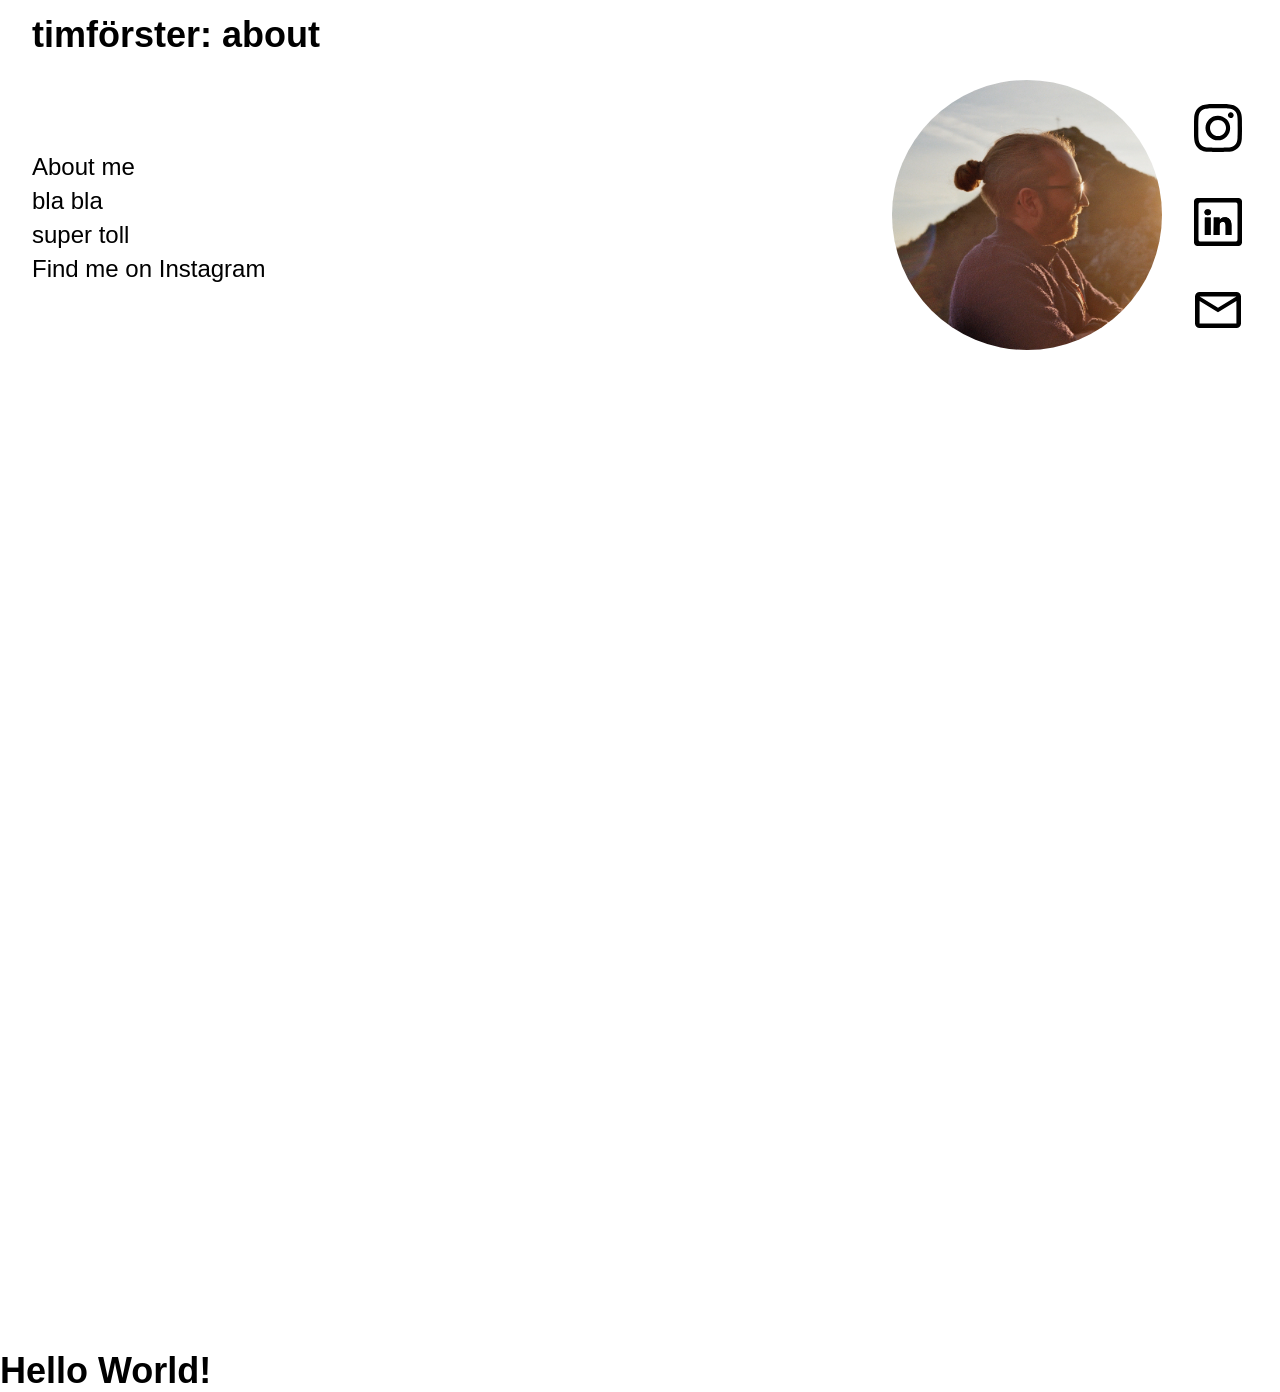
==== commit 6e8d95f4: "change category images to img objects instead of divs with background image" ====
--- a/docs/index.html
+++ b/docs/index.html
@@ -22,13 +22,16 @@
             <h1>timförster: photos</h1>
         </div>
         <div class="container container-row section-container" id="content-section1">
-            <div class="container image-container" style="background-image: url(images/private.jpg);">
+            <div class="image-container">
+                <img class="image-object" src="images/private.jpg">
                 <p class="image-text">private-public</p>
             </div>
-            <div class="container image-container" style="background-image: url(images/progress.jpeg);">
+            <div class="image-container">
+                <img class="image-object" src="images/progress.jpeg">
                 <p class="image-text">progress-decay</p>
             </div>
-            <div class="container image-container" style="background-image: url(images/inside.JPG);">
+            <div class="image-container">
+                <img class="image-object" src="images/inside.JPG">
                 <p class="image-text">inside-outside</p>
             </div>
         </div>
--- a/docs/style.css
+++ b/docs/style.css
@@ -145,16 +145,20 @@
 #content-section1 {
     margin-top: 4px;
     align-items: stretch;
+    max-height: 86vh;
+    gap: 16px;
 }
 
 .image-container {
     background-color: var(--primary);
-    background-size: cover;
-    aspect-ratio: 0.67;
-
-    transition: transform 200ms;
-
-    justify-content: space-around;
+    transition: transform 200ms;
+    position: relative;
+}
+
+.image-container > p {
+    margin: 0;
+    padding: 0;
+    text-align: center;
 }
 
 .image-container:hover {
@@ -165,21 +169,31 @@
 
     filter: drop-shadow(-4px 4px var(--primary));
     -webkit-filter: drop-shadow(-4px 4px var(--primary));
+}
+
+.image-object {
+    width: 100%;
+    max-height: 86vh;
 }
 
 .image-text {
     color: var(--color-light);
     font-size: 36px;
-    rotate: -12deg;
     font-style: italic;
     text-transform: uppercase;
+    rotate: -12deg;
+    
+    position: absolute;
+    top: 50%;
+    left: 50%;
+    transform: translate(-50%, -50%);
 }
 
 .image-container:hover > p {
     paint-order: stroke fill;
     filter: drop-shadow(-4px 4px var(--color-dark));
     -webkit-filter: drop-shadow(-4px 4px var(--color-dark));
-    transform: translate(4px, -4px);
+    /* transform: translate(4px, -4px); */
     
     transition: color 200ms;
     transition: filter 200ms;
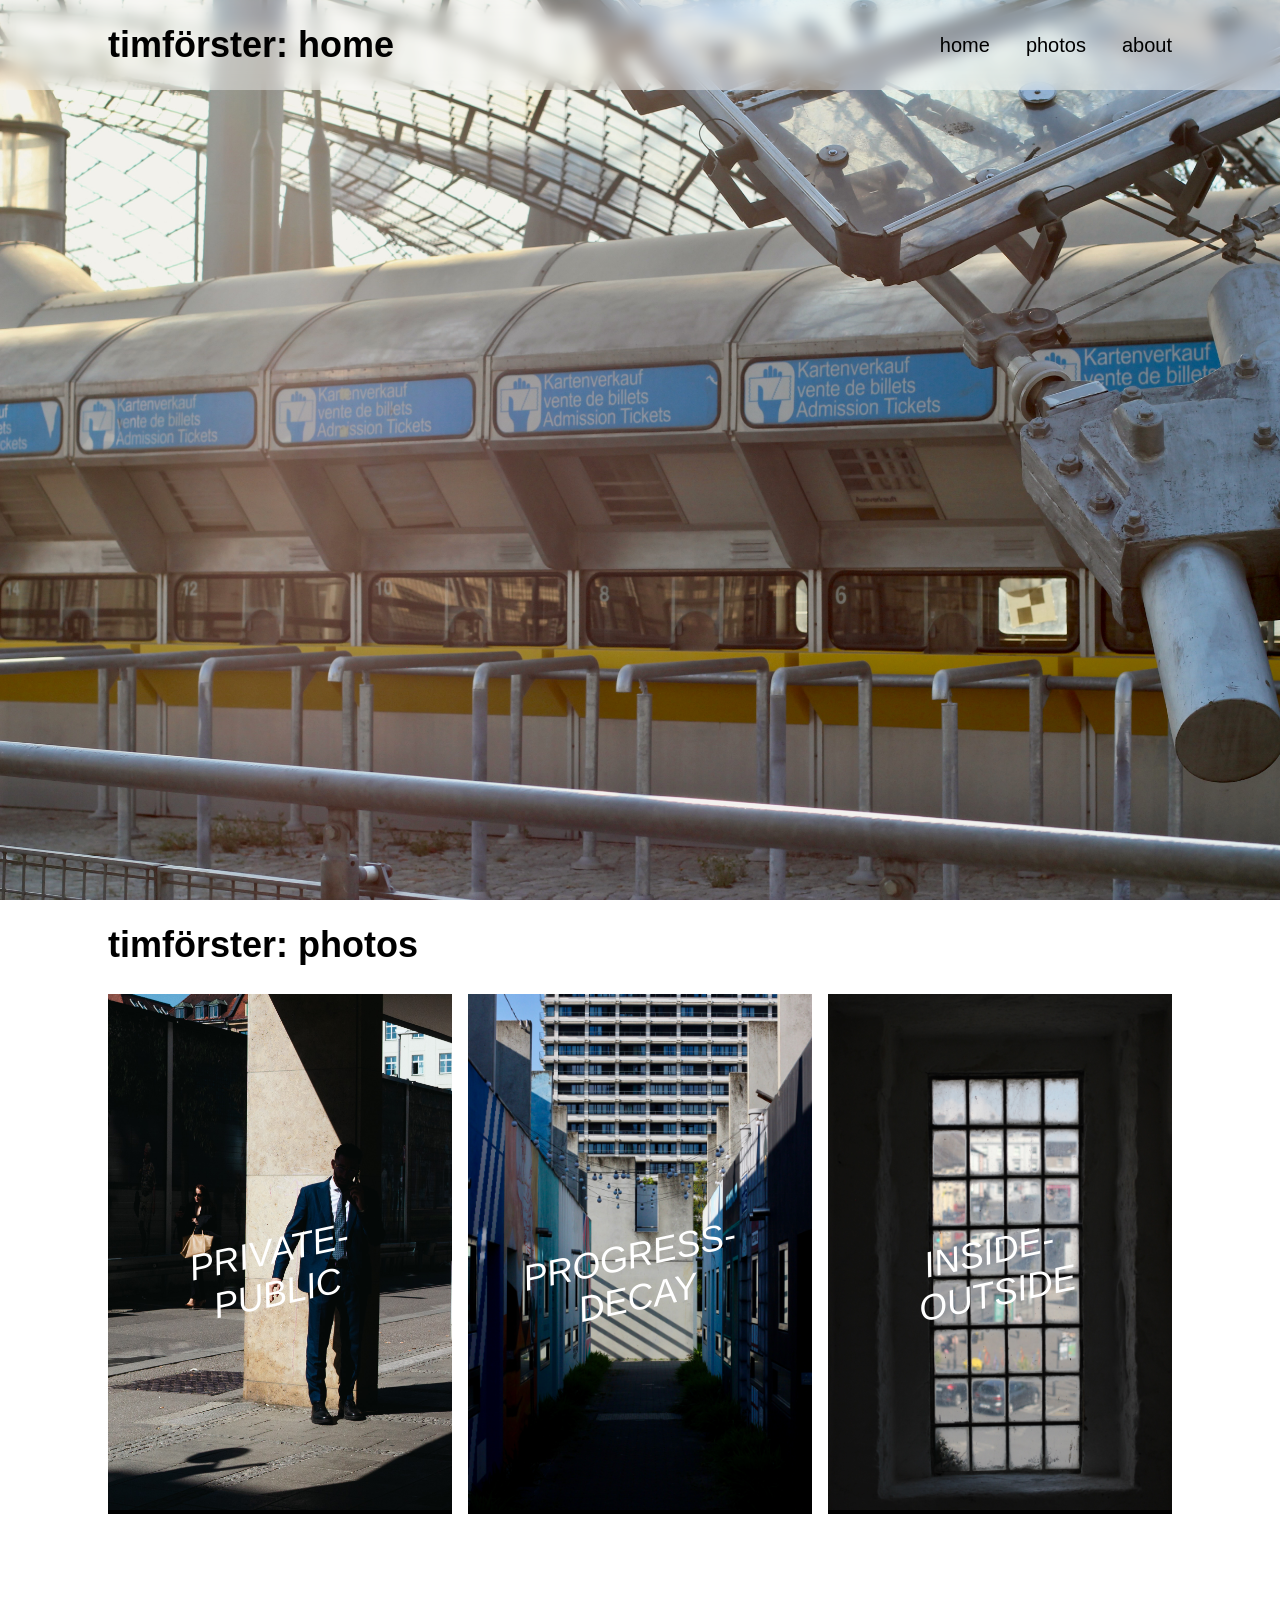
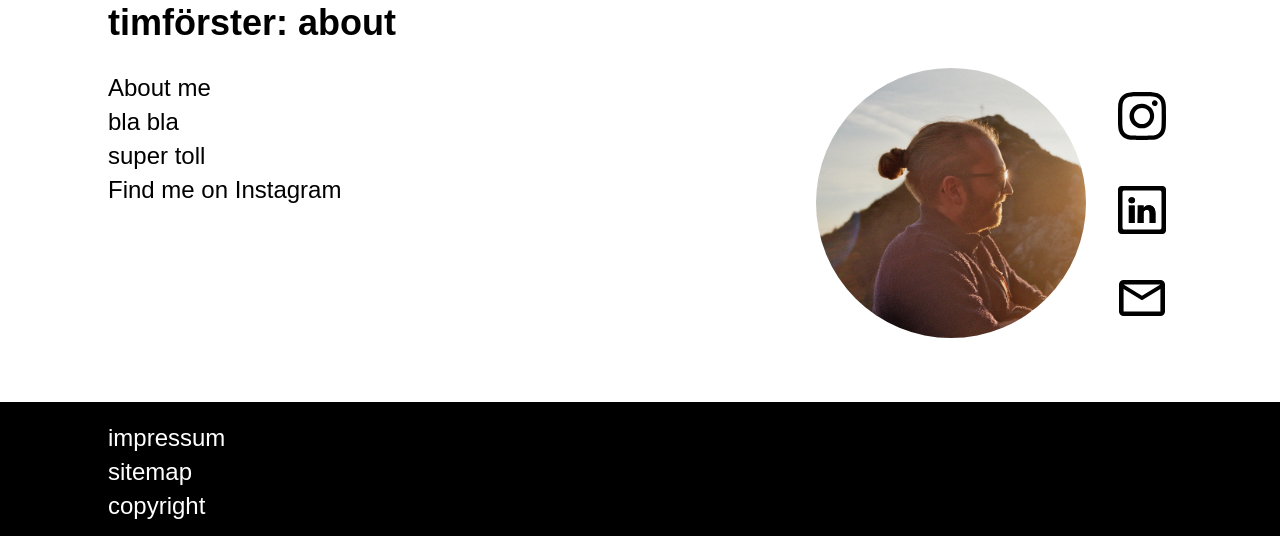
==== commit 69cc933c: "increase padding, add social media icons as inline-svg" ====
--- a/docs/index.html
+++ b/docs/index.html
@@ -38,8 +38,8 @@
         <div class="container container-row navbar navbar--colors-sub" id="title-section2">
             <h1>timförster: about</h1>
         </div>
-        <div class="container container-row section-container">
-            <div class="container container-col container-text" id="about-text">
+        <div class="container container-row section-container" id="content-section2">
+            <div class="container container-col container-text">
                 <p>About me</p>
                 <p>bla bla</p>
                 <p>super toll</p>
@@ -48,14 +48,36 @@
             <div class="container container-row" id="container-avatar-socials">
                 <div class="container container-col" id="avatar"></div>
                 <div class="container container-col" id="socials-container">
-                    <a><img class="social-icon" id="social1" src="images/instagram.svg"></a>
-                    <a><img class="social-icon" id="social2" src="images/linkedin.svg"></a>
-                    <a><img class="social-icon" id="social3" src="images/mail.svg"></a>
+                    <a>
+                        <svg class="social-icon" width="54" height="54" viewBox="0 0 54 54" fill="none" xmlns="http://www.w3.org/2000/svg">
+                            <path fill="currentcolor" d="M24 6C17.487 6 16.668 6.03 14.109 6.144C11.55 6.264 9.807 6.666 8.28 7.26C6.67753 7.86098 5.22642 8.8062 4.029 10.029C2.8062 11.2264 1.86098 12.6775 1.26 14.28C0.666 15.804 0.261 17.55 0.144 20.1C0.03 22.665 0 23.481 0 30.003C0 36.519 0.03 37.335 0.144 39.894C0.264 42.45 0.666 44.193 1.26 45.72C1.875 47.298 2.694 48.636 4.029 49.971C5.361 51.306 6.699 52.128 8.277 52.74C9.807 53.334 11.547 53.739 14.103 53.856C16.665 53.97 17.481 54 24 54C30.519 54 31.332 53.97 33.894 53.856C36.447 53.736 38.196 53.334 39.723 52.74C41.3244 52.1386 42.7744 51.1934 43.971 49.971C45.306 48.636 46.125 47.298 46.74 45.72C47.331 44.193 47.736 42.45 47.856 39.894C47.97 37.335 48 36.519 48 30C48 23.481 47.97 22.665 47.856 20.103C47.736 17.55 47.331 15.804 46.74 14.28C46.139 12.6775 45.1938 11.2264 43.971 10.029C42.7736 8.8062 41.3225 7.86098 39.72 7.26C38.19 6.666 36.444 6.261 33.891 6.144C31.329 6.03 30.516 6 23.994 6H24ZM21.849 10.326H24.003C30.411 10.326 31.17 10.347 33.699 10.464C36.039 10.569 37.311 10.962 38.157 11.289C39.276 11.724 40.077 12.246 40.917 13.086C41.757 13.926 42.276 14.724 42.711 15.846C43.041 16.689 43.431 17.961 43.536 20.301C43.653 22.83 43.677 23.589 43.677 29.994C43.677 36.399 43.653 37.161 43.536 39.69C43.431 42.03 43.038 43.299 42.711 44.145C42.3235 45.1857 41.7097 46.1274 40.914 46.902C40.074 47.742 39.276 48.261 38.154 48.696C37.314 49.026 36.042 49.416 33.699 49.524C31.17 49.638 30.411 49.665 24.003 49.665C17.595 49.665 16.833 49.638 14.304 49.524C11.964 49.416 10.695 49.026 9.849 48.696C8.8075 48.3098 7.86479 47.697 7.089 46.902C6.29182 46.1268 5.67698 45.1841 5.289 44.142C4.962 43.299 4.569 42.027 4.464 39.687C4.35 37.158 4.326 36.399 4.326 29.988C4.326 23.577 4.35 22.824 4.464 20.295C4.572 17.955 4.962 16.683 5.292 15.837C5.727 14.718 6.249 13.917 7.089 13.077C7.929 12.237 8.727 11.718 9.849 11.283C10.695 10.953 11.964 10.563 14.304 10.455C16.518 10.353 17.376 10.323 21.849 10.32V10.326ZM36.813 14.31C36.4348 14.31 36.0603 14.3845 35.7109 14.5292C35.3615 14.674 35.044 14.8861 34.7765 15.1535C34.5091 15.421 34.297 15.7385 34.1522 16.0879C34.0075 16.4373 33.933 16.8118 33.933 17.19C33.933 17.5682 34.0075 17.9427 34.1522 18.2921C34.297 18.6415 34.5091 18.959 34.7765 19.2265C35.044 19.4939 35.3615 19.706 35.7109 19.8508C36.0603 19.9955 36.4348 20.07 36.813 20.07C37.5768 20.07 38.3094 19.7666 38.8495 19.2265C39.3896 18.6864 39.693 17.9538 39.693 17.19C39.693 16.4262 39.3896 15.6936 38.8495 15.1535C38.3094 14.6134 37.5768 14.31 36.813 14.31ZM24.003 17.676C22.3682 17.6505 20.7447 17.9505 19.2269 18.5584C17.7092 19.1664 16.3275 20.0702 15.1625 21.2173C13.9974 22.3643 13.0721 23.7317 12.4405 25.2398C11.809 26.7479 11.4837 28.3665 11.4837 30.0015C11.4837 31.6365 11.809 33.2551 12.4405 34.7632C13.0721 36.2713 13.9974 37.6387 15.1625 38.7857C16.3275 39.9328 17.7092 40.8366 19.2269 41.4446C20.7447 42.0525 22.3682 42.3525 24.003 42.327C27.2386 42.2765 30.3246 40.9557 32.5949 38.6497C34.8652 36.3438 36.1377 33.2375 36.1377 30.0015C36.1377 26.7655 34.8652 23.6592 32.5949 21.3532C30.3246 19.0473 27.2386 17.7265 24.003 17.676ZM24.003 21.999C25.0537 21.999 26.0941 22.206 27.0648 22.608C28.0356 23.0101 28.9176 23.5995 29.6606 24.3424C30.4035 25.0854 30.9929 25.9674 31.395 26.9382C31.797 27.9089 32.004 28.9493 32.004 30C32.004 31.0507 31.797 32.0911 31.395 33.0618C30.9929 34.0326 30.4035 34.9146 29.6606 35.6576C28.9176 36.4005 28.0356 36.9899 27.0648 37.392C26.0941 37.794 25.0537 38.001 24.003 38.001C21.881 38.001 19.8459 37.158 18.3454 35.6576C16.845 34.1571 16.002 32.122 16.002 30C16.002 27.878 16.845 25.8429 18.3454 24.3424C19.8459 22.842 21.881 21.999 24.003 21.999Z"/>
+                        </svg>
+                    </a>
+                    <a>
+                        <svg class="social-icon" width="54" height="54" viewBox="0 0 54 54" fill="none" xmlns="http://www.w3.org/2000/svg">
+                            <path fill="currentcolor" d="M13.7362 23.2332C15.7531 23.2332 17.0085 21.8982 17.0085 20.2259C16.9723 18.5175 15.7555 17.2187 13.7747 17.2187C11.794 17.2187 10.5 18.5199 10.5 20.2259C10.5 21.8982 11.7554 23.2332 13.6976 23.2332H13.7362Z"/>
+                            <path fill="currentcolor" fill-rule="evenodd" clip-rule="evenodd" d="M25.953 27.648L25.5628 28.0742L25.905 27.648H25.953Z"/>
+                            <path fill="currentcolor" d="M16.6278 43.0213V25.6115H10.8422V43.0213H16.6278Z"/>
+                            <path fill="currentcolor" d="M25.5628 43.0213V33.2983C25.5628 32.7779 25.6013 32.2574 25.7556 31.8863C26.1724 30.8477 27.1242 29.7706 28.7243 29.7706C30.8183 29.7706 31.6544 31.3658 31.6544 33.708V43.0213H37.44V33.0357C37.44 27.6862 34.587 25.1995 30.7797 25.1995C27.7098 25.1995 26.3339 26.8862 25.5628 28.0742L25.953 27.648H25.905L25.5628 28.0742V25.6115H19.7796C19.8519 27.2453 19.7796 43.0213 19.7796 43.0213H25.5628Z"/>
+                            <path fill="currentcolor" fill-rule="evenodd" clip-rule="evenodd" d="M16.6278 43.0213V25.6115H10.8422V43.0213H16.6278ZM13.7362 23.2332C15.7531 23.2332 17.0085 21.8982 17.0085 20.2259C16.9723 18.5175 15.7555 17.2187 13.7747 17.2187C11.794 17.2187 10.5 18.5199 10.5 20.2259C10.5 21.8982 11.7554 23.2332 13.6976 23.2332H13.7362ZM25.5628 43.0213V33.2983C25.5628 32.7779 25.6013 32.2574 25.7556 31.8863C26.1724 30.8477 27.1242 29.7706 28.7243 29.7706C30.8183 29.7706 31.6544 31.3658 31.6544 33.708V43.0213H37.44V33.0357C37.44 27.6862 34.587 25.1995 30.7797 25.1995C27.7098 25.1995 26.3339 26.8862 25.5628 28.0742V25.6115H19.7796C19.8519 27.2453 19.7796 43.0213 19.7796 43.0213H25.5628Z"/>
+                            <path fill="currentcolor" fill-rule="evenodd" clip-rule="evenodd" d="M0 9.438C0 7.539 1.578 6 3.525 6H44.475C46.422 6 48 7.539 48 9.438V50.562C48 52.461 46.422 54 44.475 54H3.525C1.578 54 0 52.461 0 50.562V9.438ZM7.36406 10.5C4.93333 10.5 4.5 10.9333 4.5 13.2934V46.7066C4.5 49.0667 4.93333 49.5 7.36406 49.5H40.6359C43.0667 49.5 43.5 49.0667 43.5 46.7066V13.2547C43.5 10.9273 43.0667 10.5 40.6359 10.5H7.36406Z"/>
+                        </svg>
+                    </a>
+                    <a>
+                        <svg class="social-icon" width="52" height="42" viewBox="0 0 52 42" fill="none" xmlns="http://www.w3.org/2000/svg">
+                            <path fill="currentcolor" d="M4.6 42C3.335 42 2.25208 41.5594 1.35125 40.6781C0.450417 39.7969 0 38.7375 0 37.5V10.5C0 9.2625 0.450417 8.20312 1.35125 7.32188C2.25208 6.44063 3.335 6 4.6 6H41.4C42.665 6 43.7479 6.44063 44.6488 7.32188C45.5496 8.20312 46 9.2625 46 10.5V37.5C46 38.7375 45.5496 39.7969 44.6488 40.6781C43.7479 41.5594 42.665 42 41.4 42H4.6ZM23 26.25L4.6 15V37.5H41.4V15L23 26.25ZM23 21.75L41.4 10.5H4.6L23 21.75ZM4.6 15V10.5V37.5V15Z"/>
+                        </svg>
+                    </a>
                 </div>
             </div>
         </div>
-        <div style="height: 1000px;"></div>
     </div>
-    <h1>Hello World!</h1>
+    <div class="container container-row" id="footer">
+        <div class="container container-col container-text">
+            <p>impressum</p>
+            <p>sitemap</p>
+            <p>copyright</p>
+        </div>
+    </div>
 </body>
 </html>
--- a/docs/style.css
+++ b/docs/style.css
@@ -3,6 +3,7 @@
     scroll-behavior: smooth;
     --color-dark: #000000;
     --color-light: #ffffff;
+    --site-padding: 108px;
 }
 
 @media (prefers-color-scheme: light) {
@@ -71,7 +72,7 @@
 }
 
 .linkbutton {
-    font-size: 24px;
+    font-size: 20px;
     text-shadow: var(--primary);
     
     transition: color 200ms;
@@ -98,8 +99,8 @@
 .navbar {
     position: sticky;
     top: 0;
-    padding-left: 32px;
-    padding-right: 32px;
+    padding-left: var(--site-padding);
+    padding-right: var(--site-padding);
     padding-top: 24px;
     padding-bottom: 24px;
     z-index: 9;
@@ -115,8 +116,9 @@
 }
 
 .section-container {
-    padding-left: 32px;
-    padding-right: 32px;
+    padding-left: var(--site-padding);
+    padding-right: var(--site-padding);
+    padding-bottom: 64px;
 }
 
 #navbar-main {
@@ -147,6 +149,23 @@
     align-items: stretch;
     max-height: 86vh;
     gap: 16px;
+}
+
+#content-section2 {
+    align-items: flex-start;
+    gap: 16px;
+}
+
+#footer {
+    background-color: var(--primary);
+    padding-top: 16px;
+    padding-bottom: 16px;
+    padding-left: var(--site-padding);
+    padding-right: var(--site-padding);
+}
+
+#footer > div > p {
+    color: var(--secondary);
 }
 
 .image-container {
@@ -220,7 +239,7 @@
 }
 
 .social-icon {
-    color: red;
+    color: var(--primary);
 }
 
 .social-icon:hover {
@@ -231,6 +250,9 @@
     filter: drop-shadow(-2px 2px var(--primary));
     -webkit-filter: drop-shadow(-2px 2px var(--primary));
     transform: translate(2px, -2px);
+
+    stroke-width: 2px;
+    stroke-color: var(--primary);
     
     transition: color 200ms;
     transition: filter 200ms;
